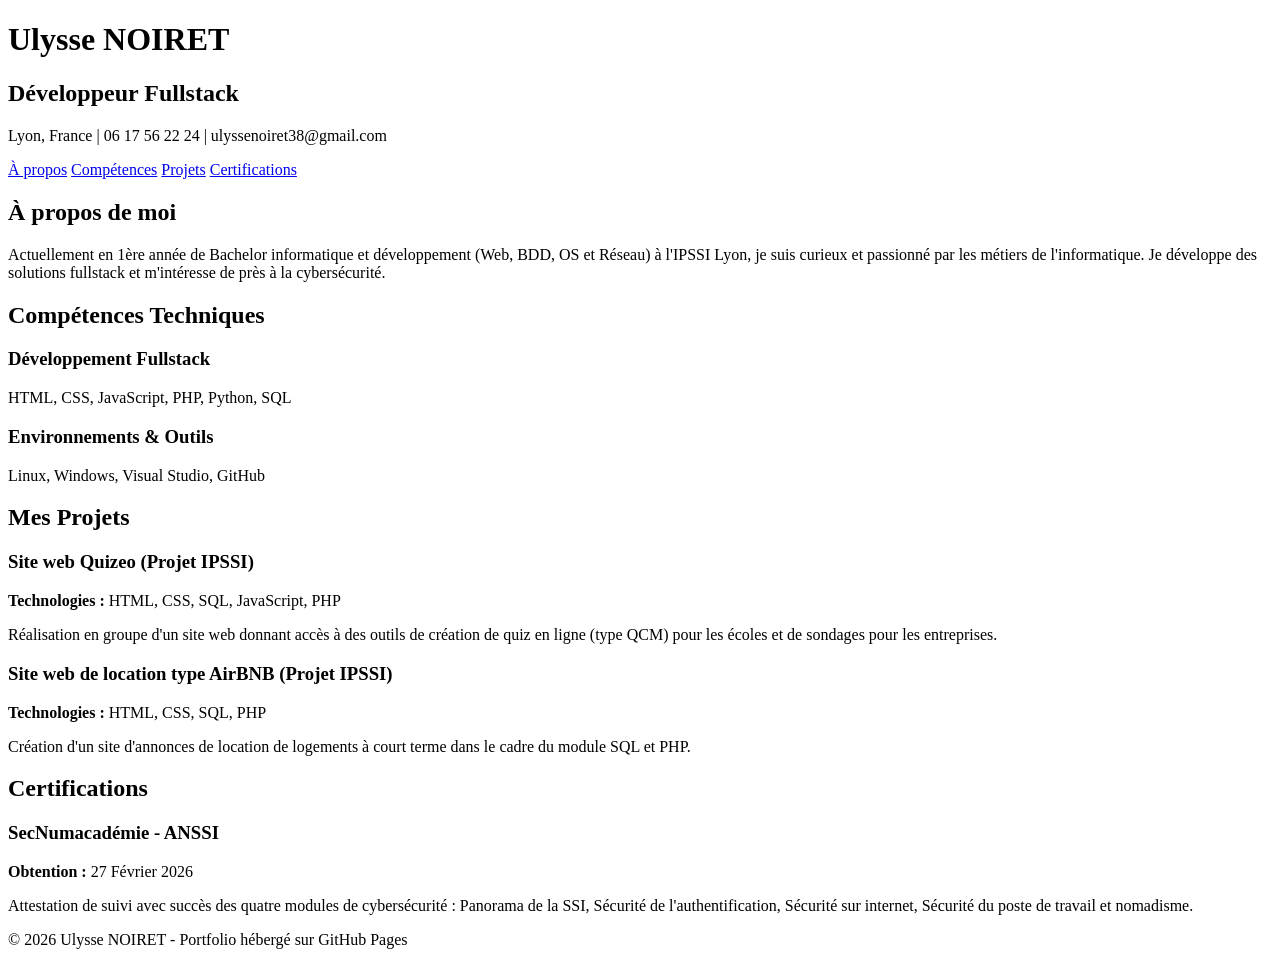
==== Porte-Folio.html @ 2a3345c0 "Porte-Folio V1" ====
<!DOCTYPE html>
<html lang="fr">
    <head>
        <meta charset="UTF-8">
        <meta name="viewport" content="width=device-width, initial-scale=1.0">
        <title>Portfolio | Ulysse NOIRET</title> <!--[cite: 1] -->
        <link rel="stylesheet" href="style.css">
    </head>
    <body>
        <header>
            <h1>Ulysse NOIRET</h1> <!--[cite: 1] -->
            <h2>Développeur Fullstack</h2> <!--[cite: 1] -->
            <p>Lyon, France | 06 17 56 22 24 | ulyssenoiret38@gmail.com</p> <!--[cite: 1] -->
            <nav>
                <a href="#apropos">À propos</a>
                <a href="#competences">Compétences</a>
                <a href="#projets">Projets</a>
                <a href="#certifications">Certifications</a>
            </nav>
        </header>

        <section id="apropos">
            <h2>À propos de moi</h2>
            <p>Actuellement en 1ère année de Bachelor informatique et développement (Web, BDD, OS et Réseau) à l'IPSSI Lyon, je suis curieux et passionné par les métiers de l'informatique. <!--[cite: 1] --> Je développe des solutions fullstack et m'intéresse de près à la cybersécurité. <!--[cite: 1] --></p>
        </section>

        <section id="competences">
            <h2>Compétences Techniques</h2>
            <div class="competences-grid">
                <div class="comp-categorie">
                    <h3>Développement Fullstack</h3>
                    <p>HTML, CSS, JavaScript, PHP, Python, SQL <!--[cite: 1] --></p>
                </div>
                <div class="comp-categorie">
                    <h3>Environnements & Outils</h3>
                    <p>Linux, Windows, Visual Studio, GitHub <!--[cite: 1] --></p>
                </div>
            </div>
        </section>

        <section id="projets">
            <h2>Mes Projets</h2>
            <div class="projet-carte">
                <h3>Site web Quizeo (Projet IPSSI)</h3> <!--[cite: 1] -->
                <p><strong>Technologies :</strong> HTML, CSS, SQL, JavaScript, PHP <!--[cite: 1] --></p>
                <p>Réalisation en groupe d'un site web donnant accès à des outils de création de quiz en ligne (type QCM) pour les écoles et de sondages pour les entreprises. <!--[cite: 1] --></p>
            </div>
            <div class="projet-carte">
                <h3>Site web de location type AirBNB (Projet IPSSI)</h3> <!--[cite: 1] -->
                <p><strong>Technologies :</strong> HTML, CSS, SQL, PHP <!--[cite: 1] --></p>
                <p>Création d'un site d'annonces de location de logements à court terme dans le cadre du module SQL et PHP. <!--[cite: 1] --></p>
            </div>
        </section>

        <section id="certifications">
            <h2>Certifications</h2>
            <div class="projet-carte certification">
                <h3>SecNumacadémie - ANSSI</h3> <!--[cite: 2] -->
                <p><strong>Obtention :</strong> 27 Février 2026 <!--[cite: 2] --></p>
                <p>Attestation de suivi avec succès des quatre modules de cybersécurité : Panorama de la SSI, Sécurité de l'authentification, Sécurité sur internet, Sécurité du poste de travail et nomadisme. <!--[cite: 2] --></p>
            </div>
        </section>

        <footer>
            <p>&copy; 2026 Ulysse NOIRET - Portfolio hébergé sur GitHub Pages</p>
        </footer>
    </body>
</html>
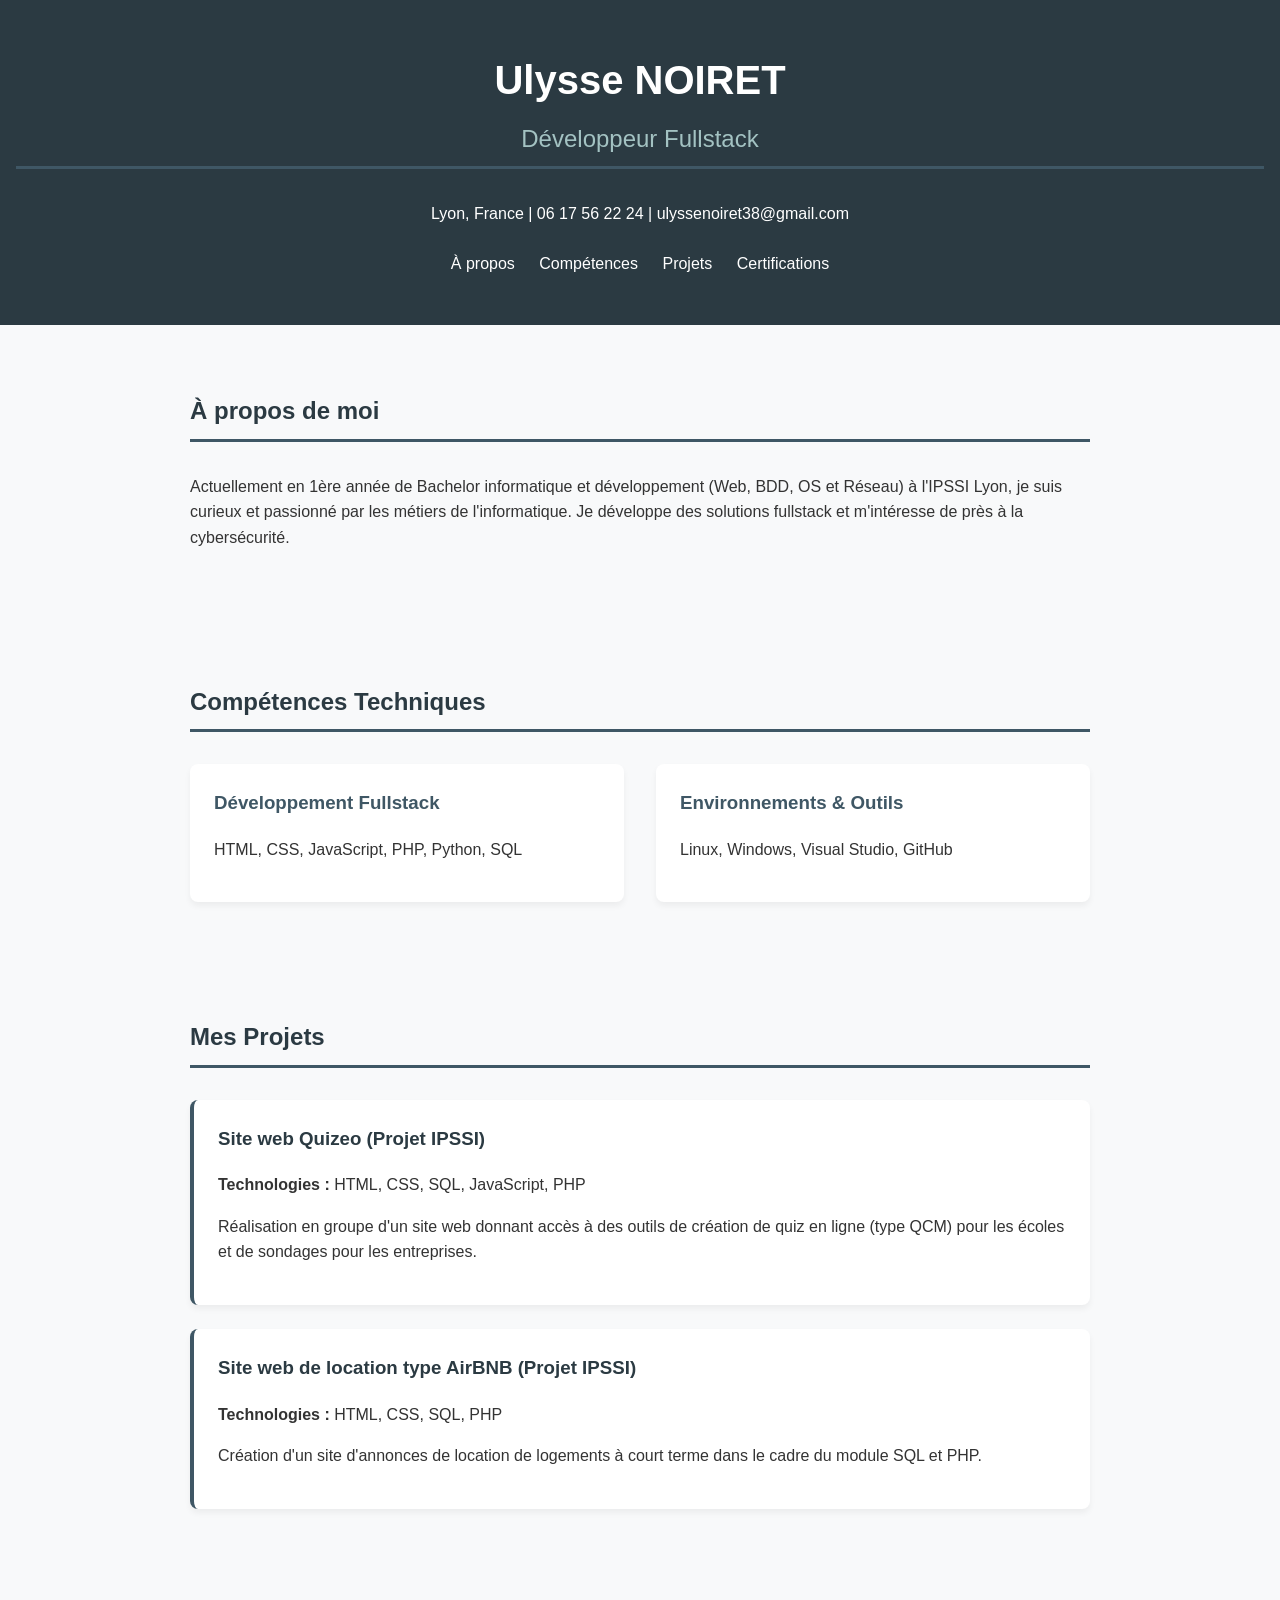
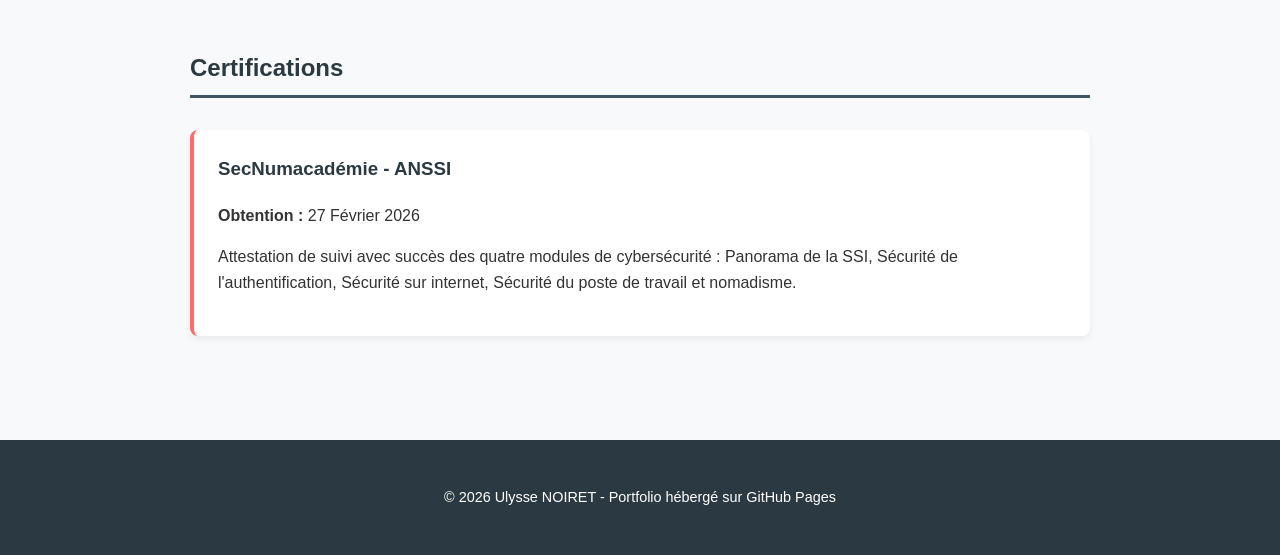
==== commit 6d41a3ca: "Changement href css" ====
--- a/Porte-Folio.html
+++ b/Porte-Folio.html
@@ -4,7 +4,7 @@
         <meta charset="UTF-8">
         <meta name="viewport" content="width=device-width, initial-scale=1.0">
         <title>Portfolio | Ulysse NOIRET</title> <!--[cite: 1] -->
-        <link rel="stylesheet" href="style.css">
+        <link rel="stylesheet" href="Style-Porte-Folio.css">
     </head>
     <body>
         <header>
--- a/Style-Porte-Folio.css
+++ b/Style-Porte-Folio.css
@@ -0,0 +1,115 @@
+:root {
+    --primary-color: #2b3a42;
+    --secondary-color: #3f5765;
+    --accent-color: #ff6b6b;
+    --bg-color: #f8f9fa;
+    --text-color: #333;
+}
+
+body {
+    font-family: 'Segoe UI', Roboto, Helvetica, Arial, sans-serif;
+    line-height: 1.6;
+    margin: 0;
+    padding: 0;
+    color: var(--text-color);
+    background-color: var(--bg-color);
+}
+
+header {
+    background-color: var(--primary-color);
+    color: white;
+    padding: 3rem 1rem;
+    text-align: center;
+}
+
+header h1 {
+    margin: 0;
+    font-size: 2.5rem;
+}
+
+header h2 {
+    color: #a3c2c2;
+    font-weight: 300;
+    margin-top: 0.5rem;
+}
+
+nav {
+    margin-top: 1.5rem;
+}
+
+nav a {
+    color: white;
+    text-decoration: none;
+    margin: 0 10px;
+    font-weight: 500;
+    border-bottom: 2px solid transparent;
+    transition: border-bottom 0.3s;
+}
+
+nav a:hover {
+    border-bottom: 2px solid var(--accent-color);
+}
+
+section {
+    padding: 3rem 1.5rem;
+    max-width: 900px;
+    margin: 0 auto;
+}
+
+h2 {
+    color: var(--primary-color);
+    border-bottom: 3px solid var(--secondary-color);
+    padding-bottom: 0.5rem;
+    margin-bottom: 2rem;
+}
+
+.competences-grid {
+    display: flex;
+    gap: 2rem;
+}
+
+.comp-categorie {
+    background: white;
+    padding: 1.5rem;
+    border-radius: 8px;
+    flex: 1;
+    box-shadow: 0 4px 6px rgba(0,0,0,0.05);
+}
+
+.comp-categorie h3 {
+    margin-top: 0;
+    color: var(--secondary-color);
+}
+
+.projet-carte {
+    background: white;
+    padding: 1.5rem;
+    margin-bottom: 1.5rem;
+    border-radius: 8px;
+    box-shadow: 0 4px 6px rgba(0,0,0,0.05);
+    border-left: 4px solid var(--secondary-color);
+}
+
+.projet-carte h3 {
+    margin-top: 0;
+    color: var(--primary-color);
+}
+
+.certification {
+    border-left: 4px solid var(--accent-color);
+}
+
+footer {
+    text-align: center;
+    padding: 2rem;
+    background-color: var(--primary-color);
+    color: white;
+    font-size: 0.9rem;
+    margin-top: 2rem;
+}
+
+@media (max-width: 600px) {
+    .competences-grid {
+        flex-direction: column;
+    }
+}
